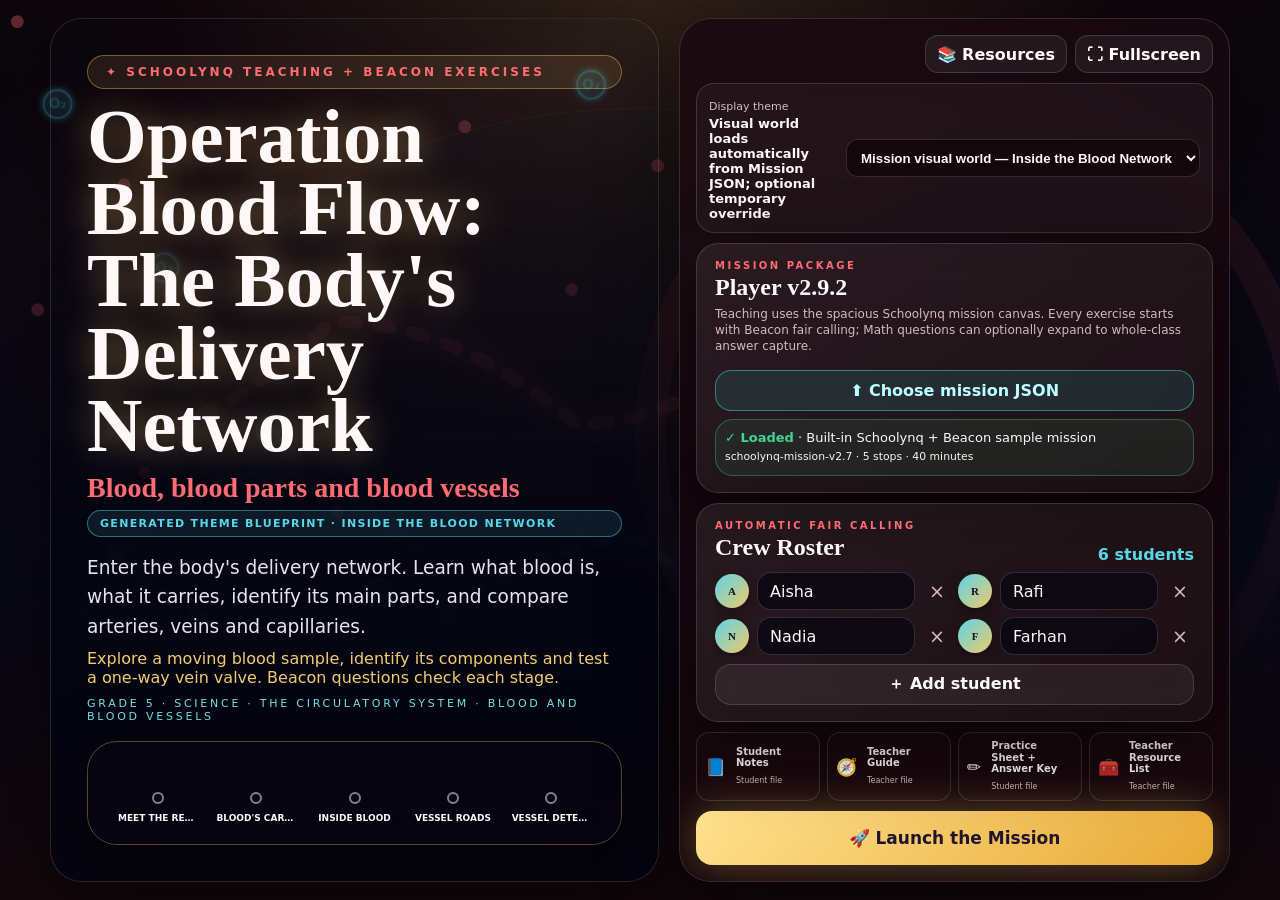
==== missions/blood/index.html @ 1f38c4f5 "Add the Blood mission and launch it from the teacher dashboard - missions/blood/: Grade 5 Science 'O" ====
<!doctype html>
<html lang="en">
<head>
<meta charset="utf-8">
<meta name="viewport" content="width=device-width,initial-scale=1">
<title>Schoolynq · Operation Blood Flow: The Body's Delivery Network</title>
<style>
:root{--bg:#080819;--bg2:#11102b;--card:rgba(25,25,59,.72);--text:#fff9eb;--muted:#b8b6c8;--gold:#f7c95f;--teal:#39c7c9;--violet:#9c6ee8;--coral:#ef806d;--success:#43d595;--border:rgba(255,255,255,.14);--shadow:0 25px 80px rgba(0,0,0,.48);--display:Georgia,'Times New Roman',serif;--body:'Trebuchet MS','Segoe UI',system-ui,sans-serif}
*{box-sizing:border-box}html,body{margin:0;min-height:100%;background:radial-gradient(ellipse at top,#28184b 0,#0d0d25 46%,#050511 100%);color:var(--text);font-family:var(--body)}button,input{font:inherit}button{color:inherit}.hidden{display:none!important}.app{min-height:100vh}.stars,.stars:before,.stars:after{position:fixed;inset:0;pointer-events:none;content:"";background-image:radial-gradient(1px 1px at 20% 30%,#fff6c7 0,transparent 55%),radial-gradient(1px 1px at 70% 60%,#fff6c7 0,transparent 55%),radial-gradient(1.5px 1.5px at 40% 80%,#fff 0,transparent 55%),radial-gradient(1px 1px at 85% 20%,#fff6c7 0,transparent 55%),radial-gradient(1px 1px at 15% 70%,#d8ceff 0,transparent 55%),radial-gradient(2px 2px at 60% 15%,#fff 0,transparent 55%);background-size:700px 700px;opacity:.55;animation:twinkle 6s ease-in-out infinite alternate;z-index:0}.stars:after{background-size:410px 410px;opacity:.45;animation-duration:9s}@keyframes twinkle{to{opacity:.95}}@keyframes fadeIn{from{opacity:0;transform:translateY(12px)}to{opacity:1;transform:none}}@keyframes spotlightIn{0%{transform:scale(.58);opacity:0;filter:blur(20px)}60%{transform:scale(1.05);opacity:1;filter:none}100%{transform:scale(1);opacity:1;filter:none}}@keyframes float{0%,100%{transform:translateY(0) rotate(-1deg)}50%{transform:translateY(-14px) rotate(1deg)}}@keyframes pulseGlow{0%,100%{box-shadow:0 0 30px rgba(247,201,95,.35)}50%{box-shadow:0 0 75px rgba(247,201,95,.75)}}@keyframes burst{0%{opacity:0;transform:translateY(30px) scale(.2) rotate(0)}30%{opacity:1}100%{opacity:0;transform:translateY(-90px) scale(1.3) rotate(190deg)}}
.btn{border:1px solid var(--border);background:rgba(255,255,255,.06);border-radius:16px;padding:13px 19px;cursor:pointer;font-weight:900;transition:.2s}.btn:hover{transform:translateY(-2px);border-color:rgba(247,201,95,.6);background:rgba(255,255,255,.1)}.btn:disabled{opacity:.4;cursor:not-allowed;transform:none}.btn.gold{background:linear-gradient(135deg,#ffe18e,#e8a936);color:#21142d;border:0;box-shadow:0 0 42px rgba(247,201,95,.35)}.btn.teal{border-color:rgba(57,199,201,.55);background:rgba(57,199,201,.13);color:#baffff}.glass{border:1px solid var(--border);background:linear-gradient(145deg,rgba(255,255,255,.08),rgba(255,255,255,.035));backdrop-filter:blur(18px);box-shadow:var(--shadow)}
.setup{position:relative;min-height:100vh;overflow:hidden;padding:48px 24px}.hero{position:absolute;inset:0;width:100%;height:100%;object-fit:cover;opacity:.58}.heroShade{position:absolute;inset:0;background:linear-gradient(180deg,rgba(4,4,17,.28),rgba(8,8,25,.78) 55%,#080819)}.setupInner{position:relative;z-index:2;max-width:1180px;margin:auto;text-align:center}.pill{display:inline-flex;align-items:center;gap:8px;border:1px solid rgba(247,201,95,.4);background:rgba(247,201,95,.1);color:var(--gold);padding:9px 18px;border-radius:999px;text-transform:uppercase;letter-spacing:.25em;font-size:12px;font-weight:900}.title{font:700 clamp(55px,8vw,105px)/.94 var(--display);margin:18px 0 0;text-shadow:0 0 35px rgba(247,201,95,.45)}.subtitle{font:700 28px var(--display);color:var(--gold);margin-top:10px}.intro{max-width:860px;margin:22px auto 0;font-size:21px;line-height:1.58;color:#e7e3ed}.brief{max-width:760px;margin:10px auto;color:#f3cc72}.meta{margin-top:11px;color:#77e4e6;text-transform:uppercase;letter-spacing:.25em;font-size:11px}.overview{position:relative;margin:30px auto 0;max-width:1040px;height:230px;border-radius:30px;overflow:hidden;border:1px solid rgba(247,201,95,.35);box-shadow:var(--shadow)}.overview img{width:100%;height:100%;object-fit:cover;opacity:.85}.overview:after{content:"";position:absolute;inset:0;background:linear-gradient(180deg,transparent,rgba(5,5,17,.85))}.routeDots{position:absolute;z-index:2;left:24px;right:24px;bottom:17px;display:flex;justify-content:space-between;gap:7px}.route{min-width:0;flex:1;text-align:center}.route i{display:block;width:12px;height:12px;border-radius:50%;border:2px solid rgba(255,255,255,.5);margin:auto}.route b{display:block;overflow:hidden;text-overflow:ellipsis;white-space:nowrap;font-size:9px;text-transform:uppercase;margin-top:5px;background:rgba(5,5,17,.68);border-radius:999px;padding:4px 6px}.route.done i{background:var(--gold);border-color:var(--gold)}.route.active{transform:scale(1.12)}.route.active i{background:var(--gold);border-color:var(--gold);box-shadow:0 0 18px var(--gold);animation:pulseGlow 2s infinite}.setupGrid{display:grid;grid-template-columns:.9fr 1.1fr;gap:22px;max-width:1040px;margin:26px auto 0;text-align:left}.setupCard{border-radius:30px;padding:26px}.setupCard h2{font:700 31px var(--display);margin:5px 0}.smallLabel{text-transform:uppercase;letter-spacing:.25em;color:var(--gold);font-size:10px;font-weight:900}.upload{width:100%;margin-top:18px}.loaded,.error{margin-top:14px;border-radius:18px;padding:14px;font-size:13px;line-height:1.45}.loaded{border:1px solid rgba(67,213,149,.35);background:rgba(67,213,149,.09)}.error{border:1px solid rgba(239,128,109,.45);background:rgba(239,128,109,.1)}.roster{display:grid;grid-template-columns:1fr 1fr;gap:10px;max-height:290px;overflow:auto}.studentRow{display:flex;align-items:center;gap:8px}.avatar{width:43px;height:43px;border-radius:50%;display:grid;place-items:center;background:linear-gradient(135deg,var(--teal),var(--violet));font:700 15px var(--display);color:#151126;box-shadow:0 4px 12px rgba(0,0,0,.3);flex:none}.studentRow input{height:45px;min-width:0;flex:1;border-radius:14px;border:1px solid var(--border);background:rgba(4,5,16,.65);color:var(--text);padding:0 12px}.remove{border:0;background:transparent;color:var(--muted);cursor:pointer;font-size:19px}.launch{margin-top:30px;height:62px;padding:0 34px;font-size:19px;animation:pulseGlow 2.5s infinite}
.header{position:sticky;top:0;z-index:30;border-bottom:1px solid var(--border);background:rgba(5,5,17,.76);backdrop-filter:blur(18px)}.headerInner{max-width:1380px;margin:auto;display:flex;align-items:center;gap:22px;padding:12px 22px}.current{display:flex;align-items:center;gap:10px;min-width:200px}.current img{width:42px;height:42px;object-fit:contain}.current small{display:block;text-transform:uppercase;letter-spacing:.2em;color:var(--gold);font-size:9px}.current strong{display:block;font:700 18px var(--display)}.progress{display:flex;gap:6px;justify-content:center;flex:1}.progress span{width:8px;height:8px;border-radius:999px;background:rgba(255,255,255,.15);transition:.3s}.progress span.wide{width:25px}.progress span.done{background:var(--gold)}.crew{display:flex;gap:5px;overflow:auto;max-width:54vw}.chip{display:flex;align-items:center;gap:5px;white-space:nowrap;border:1px solid var(--border);background:rgba(255,255,255,.04);border-radius:999px;padding:3px 9px 3px 3px;font-size:11px;color:var(--muted)}.chip .avatar{width:29px;height:29px;font-size:10px}.chip.active{border-color:var(--gold);background:rgba(247,201,95,.14);color:var(--gold);transform:scale(1.07)}.mute{width:38px;height:38px;border-radius:50%;padding:0}
.stage{position:relative;z-index:1}.teach{max-width:1200px;min-height:calc(100vh - 72px);margin:auto;padding:42px 26px;display:grid;grid-template-columns:1fr 1fr;gap:48px;align-items:center;animation:fadeIn .4s}.visual{position:relative;min-height:440px;border-radius:34px;padding:18px;display:flex;align-items:center;justify-content:center;overflow:hidden}.visual:before{content:"";position:absolute;inset:8%;background:linear-gradient(135deg,rgba(57,199,201,.3),rgba(156,110,232,.3),rgba(247,201,95,.3));filter:blur(65px)}.visual img,.visual svg{position:relative;width:100%;max-height:570px;object-fit:contain;animation:float 6s ease-in-out infinite}.eyebrow{display:flex;align-items:center;gap:9px;color:var(--gold);text-transform:uppercase;letter-spacing:.22em;font-size:12px;font-weight:900}.teach h1{font:700 clamp(48px,5vw,72px)/1 var(--display);margin:12px 0;text-shadow:0 0 25px rgba(247,201,95,.25)}.teach p{font-size:20px;line-height:1.6;color:#ddd9e7}.objective,.prompt{margin-top:18px;border-radius:18px;padding:15px}.objective{border:1px solid rgba(57,199,201,.35);background:rgba(57,199,201,.09)}.objective small{color:var(--teal);text-transform:uppercase;letter-spacing:.2em}.facts,.steps{margin-top:20px;display:grid;gap:10px}.fact{display:flex;gap:11px;font-size:17px;line-height:1.45}.fact i{width:7px;height:7px;border-radius:50%;background:var(--gold);margin-top:9px;flex:none}.step{display:flex;gap:13px;align-items:flex-start;border:1px solid var(--border);background:rgba(255,255,255,.045);border-radius:18px;padding:13px}.step b{display:grid;place-items:center;width:37px;height:37px;border-radius:12px;background:rgba(247,201,95,.14);color:var(--gold)}.prompt{border-left:4px solid var(--gold);background:rgba(247,201,95,.1);font-size:17px}.vocab{margin-top:16px;border:1px solid var(--border);border-radius:18px;padding:13px}.vocab span{display:inline-block;margin:5px 4px 0 0;border:1px solid rgba(156,110,232,.45);background:rgba(156,110,232,.1);color:#c8a9ff;border-radius:999px;padding:6px 10px;font-size:13px}.actions{margin-top:23px;display:flex;align-items:center;gap:15px}.actions small{color:var(--muted)}
.spotlight{position:fixed;inset:0;z-index:60;display:flex;align-items:center;justify-content:center;text-align:center;background:radial-gradient(ellipse at center,rgba(47,30,78,.96),rgba(4,4,16,.98));cursor:pointer}.spotlight:before{content:"";position:absolute;inset:0;background:radial-gradient(ellipse at center,rgba(247,201,95,.28),rgba(156,110,232,.12) 40%,transparent 67%)}.spotInner{position:relative;animation:spotlightIn .7s}.spotKicker{text-transform:uppercase;letter-spacing:.5em;color:var(--gold);font-size:14px}.spotText{font:700 clamp(50px,7vw,90px) var(--display);color:rgba(255,255,255,.82);margin-top:18px}.spotName{font:700 clamp(90px,15vw,190px)/.9 var(--display);color:var(--gold);text-shadow:0 0 45px rgba(247,201,95,.65);margin-top:25px}.spotHint{margin-top:48px;text-transform:uppercase;letter-spacing:.35em;color:rgba(255,255,255,.58);animation:twinkle 1.4s infinite alternate}
.question{max-width:1080px;margin:auto;min-height:calc(100vh - 72px);padding:42px 26px 130px;animation:fadeIn .4s}.qTop{text-align:center}.qBadge{display:inline-block;border-radius:999px;background:rgba(247,201,95,.14);color:var(--gold);padding:7px 15px;text-transform:uppercase;letter-spacing:.24em;font-size:11px;font-weight:900}.forStudent{display:flex;align-items:center;justify-content:center;gap:10px;margin-top:12px;color:var(--muted)}.forStudent .avatar{width:48px;height:48px}.forStudent strong{font:700 25px var(--display);color:var(--gold)}.qPrompt{font:700 clamp(39px,5vw,61px)/1.08 var(--display);text-align:center;margin:25px auto 35px;max-width:950px}.options{display:grid;grid-template-columns:1fr 1fr;gap:15px}.option{display:flex;align-items:center;gap:18px;min-height:102px;border:2px solid var(--border);border-radius:23px;background:rgba(255,255,255,.055);padding:18px;text-align:left;font-size:19px;font-weight:800;cursor:pointer;transition:.2s}.option:hover{transform:translateY(-2px);border-color:rgba(247,201,95,.6)}.option b{display:grid;place-items:center;width:52px;height:52px;border-radius:15px;background:rgba(247,201,95,.14);color:var(--gold);font:700 22px var(--display);flex:none}.option.correct{border-color:var(--success);background:rgba(67,213,149,.14)}.option.wrong{border-color:var(--coral);background:rgba(239,128,109,.14)}.option.dim{opacity:.42}.tf{grid-template-columns:1fr 1fr}.tf .option{justify-content:center;min-height:150px;font:700 49px var(--display)}.fillSentence{max-width:780px;margin:0 auto 28px;border:1px solid var(--border);border-radius:22px;background:rgba(255,255,255,.05);padding:28px;text-align:center;font:700 31px/1.5 var(--display)}.blank{display:inline-block;min-width:120px;margin:0 8px;border-bottom:4px dashed var(--gold);color:var(--gold)}.chips{display:flex;flex-wrap:wrap;justify-content:center;gap:12px}.chips .option{min-height:auto;border-radius:999px;padding:13px 25px}.feedback{position:relative;max-width:800px;margin:35px auto 0;border-radius:26px;padding:23px;display:flex;gap:16px;border:1px solid}.feedback.correct{border-color:rgba(67,213,149,.5);background:rgba(67,213,149,.12);box-shadow:0 0 55px rgba(67,213,149,.15)}.feedback.wrong{border-color:rgba(239,128,109,.5);background:rgba(239,128,109,.1)}.feedbackIcon{display:grid;place-items:center;width:55px;height:55px;border-radius:50%;font-size:28px;font-weight:900;flex:none}.feedback.correct .feedbackIcon{background:var(--success);color:#10231a}.feedback.wrong .feedbackIcon{background:var(--coral);color:#2a1413}.feedback h3{font:700 29px var(--display);margin:0}.feedback p{margin:5px 0;color:#eee9f2;line-height:1.45}.explain{margin-top:10px;color:#cdc8d6!important;font-size:14px}.center{text-align:center}.spark{position:fixed;z-index:59;color:var(--gold);font-size:24px;pointer-events:none;animation:burst 1.3s forwards}.matchGrid{display:grid;grid-template-columns:1fr 1fr;gap:18px}.matchCol{display:grid;gap:10px}.matchBtn{border:2px solid var(--border);background:rgba(255,255,255,.05);border-radius:18px;padding:14px;text-align:left;cursor:pointer;font-weight:800}.matchBtn.active{border-color:var(--gold);box-shadow:0 0 0 3px rgba(247,201,95,.15)}.matchBtn.good{border-color:var(--success);background:rgba(67,213,149,.12)}.matchBtn.bad{border-color:var(--coral);background:rgba(239,128,109,.1)}.orderList{max-width:760px;margin:auto;display:grid;gap:10px}.orderRow{display:flex;align-items:center;gap:12px;border:2px solid var(--border);border-radius:18px;background:rgba(255,255,255,.05);padding:13px}.orderRow span{display:grid;place-items:center;width:40px;height:40px;border-radius:50%;background:rgba(247,201,95,.14);color:var(--gold);font-weight:900}.orderRow strong{flex:1}.hotspot{position:relative;max-width:600px;aspect-ratio:1;margin:auto;border:2px solid rgba(247,201,95,.4);border-radius:28px;overflow:hidden;background:#090a17;cursor:crosshair}.hotspot img{width:100%;height:100%;object-fit:contain}.marker,.region{position:absolute;pointer-events:none}.marker{width:24px;height:24px;border-radius:50%;border:4px solid;margin:-12px}.region{border:4px solid var(--success);background:rgba(67,213,149,.18);border-radius:12px}
.recap,.finale{position:relative;z-index:1;max-width:1000px;min-height:calc(100vh - 72px);margin:auto;padding:55px 25px 120px;text-align:center;animation:fadeIn .4s}.fragmentCircle{position:relative;width:135px;height:135px;margin:auto;border-radius:50%;display:grid;place-items:center;background:linear-gradient(135deg,#ffe18e,#e8a936);box-shadow:0 0 65px rgba(247,201,95,.45)}.fragmentCircle img{width:105px;height:105px;object-fit:contain}.recap small{display:block;margin-top:20px;text-transform:uppercase;letter-spacing:.35em;color:var(--gold)}.recap h2,.finale h1{font:700 clamp(50px,7vw,82px)/1 var(--display);margin:13px 0;text-shadow:0 0 30px rgba(247,201,95,.35)}.recap p,.finale>p{max-width:720px;margin:20px auto;font-size:20px;line-height:1.55;color:#ddd8e6}.finalProbe{width:360px;height:360px;object-fit:contain;animation:float 6s infinite;filter:drop-shadow(0 0 45px rgba(247,201,95,.55))}.honors{max-width:760px;margin:35px auto 0;border-radius:28px;padding:25px}.honorGrid{display:grid;grid-template-columns:1fr 1fr;gap:10px}.honor{display:flex;align-items:center;justify-content:space-between;border:1px solid var(--border);border-radius:18px;padding:12px;background:rgba(0,0,0,.18)}.honorName{display:flex;align-items:center;gap:9px;font:700 20px var(--display);color:var(--gold)}
.assembly{position:fixed;right:15px;bottom:15px;z-index:25;width:180px;border-radius:22px;padding:12px;background:rgba(5,5,17,.88);border:1px solid rgba(247,201,95,.35);backdrop-filter:blur(18px);box-shadow:var(--shadow)}.assemblyTop{display:flex;justify-content:space-between;color:var(--gold);font-size:10px;text-transform:uppercase;letter-spacing:.15em}.assemblyImg{position:relative;height:140px}.assemblyImg img{position:absolute;inset:0;width:100%;height:100%;object-fit:contain}.assemblyImg .frame{opacity:.28}.assemblyImg .complete{transition:clip-path .8s}.bar{height:7px;border-radius:999px;background:rgba(255,255,255,.12);overflow:hidden}.bar i{display:block;height:100%;background:linear-gradient(90deg,var(--gold),var(--teal));transition:width .7s}.resourceLinks{display:flex;flex-wrap:wrap;justify-content:center;gap:10px;margin-top:20px}.resourceLinks a{color:var(--teal);text-decoration:none;border:1px solid rgba(57,199,201,.45);background:rgba(57,199,201,.1);padding:9px 13px;border-radius:999px}
@media(max-width:850px){.setupGrid,.teach{grid-template-columns:1fr}.visual{min-height:300px}.headerInner{gap:10px}.progress{display:none}.crew{max-width:48vw}.options,.matchGrid,.honorGrid{grid-template-columns:1fr}.assembly{width:140px}.assemblyImg{height:105px}.title{font-size:58px}.spotName{font-size:86px}.roster{grid-template-columns:1fr}}@media(prefers-reduced-motion:reduce){*{animation:none!important;transition:none!important}}

/* v2.1 hybrid additions */
body{background:radial-gradient(ellipse at top,var(--bg2) 0,var(--bg) 52%,var(--bg-deep,#03030d) 100%);transition:background .35s ease}
.topicPattern,.topicBackdrop{position:fixed;inset:0;pointer-events:none;z-index:0}.topicBackdrop{background-position:center;background-size:cover;opacity:.08;mix-blend-mode:screen;filter:saturate(.8)}.topicPattern{opacity:var(--pattern-opacity,.25)}
body[data-pattern="grid"] .topicPattern{background-image:linear-gradient(rgba(255,255,255,.04) 1px,transparent 1px),linear-gradient(90deg,rgba(255,255,255,.04) 1px,transparent 1px);background-size:48px 48px;mask-image:linear-gradient(to bottom,rgba(0,0,0,.85),transparent 82%)}
body[data-pattern="cells"] .topicPattern{background-image:radial-gradient(circle at center,transparent 0 17px,rgba(255,255,255,.055) 18px 19px,transparent 20px);background-size:48px 42px}
body[data-pattern="waves"] .topicPattern{background-image:repeating-radial-gradient(ellipse at 50% 115%,transparent 0 28px,rgba(255,255,255,.055) 29px 31px,transparent 32px 57px)}
body[data-pattern="paper"] .topicPattern{background-image:linear-gradient(rgba(255,255,255,.035) 1px,transparent 1px);background-size:100% 32px}
body[data-pattern="none"] .topicPattern{display:none}.app{position:relative;z-index:1}
.headerTools{display:flex;align-items:center;gap:8px}.toolBtn{height:40px;padding:0 13px;border-radius:13px;white-space:nowrap}.themeTag{display:inline-flex;margin-top:6px;border:1px solid color-mix(in srgb,var(--teal) 45%,transparent);background:color-mix(in srgb,var(--teal) 10%,transparent);color:var(--teal);padding:6px 12px;border-radius:999px;font-size:11px;font-weight:900;letter-spacing:.12em;text-transform:uppercase}.setupUtilities{position:absolute;right:20px;top:18px;z-index:5;display:flex;gap:8px}
.resourceStrip{display:grid;grid-template-columns:repeat(4,minmax(0,1fr));gap:10px;max-width:1040px;margin:20px auto 0}.resourceMini{display:flex;align-items:center;gap:10px;text-align:left;padding:12px 13px;border-radius:17px;text-decoration:none;color:var(--text);background:color-mix(in srgb,var(--card) 86%,transparent);border:1px solid var(--border)}.resourceMini:hover{border-color:var(--gold);transform:translateY(-2px)}.resourceMini i{font-style:normal;font-size:22px}.resourceMini strong{display:block;font-size:13px}.resourceMini small{color:var(--muted);font-size:10px}
.resourceScrim{position:fixed;inset:0;z-index:90;background:rgba(1,3,10,.7);backdrop-filter:blur(10px);display:flex;justify-content:flex-end}.resourceDrawer{width:min(510px,94vw);height:100%;overflow:auto;padding:26px;background:linear-gradient(180deg,color-mix(in srgb,var(--bg2) 96%,black),color-mix(in srgb,var(--bg) 98%,black));border-left:1px solid var(--border);box-shadow:-30px 0 90px rgba(0,0,0,.5);animation:drawerIn .25s ease}.resourceHead{display:flex;justify-content:space-between;gap:14px;align-items:start;padding-bottom:18px;border-bottom:1px solid var(--border)}.resourceHead h2{margin:3px 0 0;font:700 34px var(--display)}.resourceCard{display:grid;grid-template-columns:54px 1fr auto;gap:13px;align-items:center;padding:16px;margin-top:13px;border:1px solid var(--border);border-radius:22px;background:rgba(255,255,255,.045);text-decoration:none;color:var(--text)}.resourceCard:hover{border-color:var(--gold);background:rgba(255,255,255,.075);transform:translateY(-1px)}.resourceIcon{width:54px;height:54px;border-radius:17px;display:grid;place-items:center;font-size:24px;background:color-mix(in srgb,var(--gold) 14%,transparent);border:1px solid color-mix(in srgb,var(--gold) 30%,transparent)}.resourceCard h3{margin:0;font:700 18px var(--display)}.resourceCard p{margin:5px 0 0;color:var(--muted);font-size:12px;line-height:1.4}.downloadArrow{color:var(--gold);font-size:21px}@keyframes drawerIn{from{transform:translateX(100%)}to{transform:none}}
.teach{grid-template-columns:minmax(0,1.04fr) minmax(0,.96fr)}.visual{overflow:hidden}.visual img,.visual svg{transition:.4s ease}.revealVisual.fade img{animation:fadeIn .45s}.revealVisual.slide img{animation:slideFrame .5s}.revealVisual.zoom img{animation:zoomFrame .52s}.revealVisual.pulse img{animation:pulseFrame .8s}.revealVisual.draw img{animation:drawFrame .8s}.revealVisual.highlight img{animation:highlightFrame .9s}.framePanel{margin-top:20px;padding:19px 20px;border-radius:24px;border:1px solid color-mix(in srgb,var(--gold) 35%,transparent);background:linear-gradient(145deg,color-mix(in srgb,var(--gold) 12%,transparent),rgba(255,255,255,.03));animation:fadeIn .35s}.frameLabel{font-size:10px;letter-spacing:.22em;text-transform:uppercase;color:var(--gold);font-weight:1000}.framePanel h3{font:700 25px/1.15 var(--display);margin:8px 0}.framePanel p{font-size:16px;margin:0;color:var(--muted)}.formula{margin-top:13px;padding:14px;border-radius:17px;background:rgba(0,0,0,.24);border:1px solid var(--border);font:700 clamp(23px,3vw,38px)/1.15 var(--display);text-align:center;color:var(--gold)}.revealRail{display:flex;gap:7px;margin-top:16px;flex-wrap:wrap}.revealDot{height:8px;min-width:26px;flex:1;border-radius:999px;background:rgba(255,255,255,.09)}.revealDot.done{background:var(--teal)}.revealDot.current{background:var(--gold);box-shadow:0 0 18px color-mix(in srgb,var(--gold) 55%,transparent)}.teachingTrail{margin-top:13px;display:grid;gap:7px}.trailRow{display:grid;grid-template-columns:30px 1fr;gap:9px;align-items:center;color:var(--muted);font-size:12px}.trailRow b{height:27px;width:27px;border-radius:9px;display:grid;place-items:center;background:rgba(255,255,255,.06)}.trailRow.current{color:var(--text)}.trailRow.current b{background:var(--gold);color:var(--bg)}.trailRow.done b{background:var(--teal);color:var(--bg)}
@keyframes slideFrame{from{opacity:0;transform:translateX(45px)}to{opacity:1;transform:none}}@keyframes zoomFrame{from{opacity:0;transform:scale(.75)}to{opacity:1;transform:none}}@keyframes pulseFrame{0%{filter:brightness(.7)}55%{filter:brightness(1.6) drop-shadow(0 0 35px var(--gold))}100%{filter:none}}@keyframes drawFrame{from{clip-path:inset(0 100% 0 0)}to{clip-path:inset(0)}}@keyframes highlightFrame{0%,100%{filter:none}50%{filter:brightness(1.45) saturate(1.4) drop-shadow(0 0 28px var(--teal))}}
@media(max-width:900px){.resourceStrip{grid-template-columns:1fr 1fr}.headerTools .toolText{display:none}.toolBtn{padding:0 11px}}@media(max-width:580px){.resourceStrip{grid-template-columns:1fr}.setupUtilities{position:relative;right:auto;top:auto;justify-content:center;margin-bottom:15px}.teach{padding-top:25px}.framePanel h3{font-size:21px}}


/* v2.2 — Schoolynq teaching canvas + Beacon exercise engine */
:root{--chrome-h:64px;--safe-gap:14px}
html,body{width:100%;height:100%;min-height:0;overflow:hidden;overscroll-behavior:none}
body{position:fixed;inset:0}.app{height:100dvh;min-height:0;overflow:hidden}.stage{height:calc(100dvh - var(--chrome-h));min-height:0;overflow:hidden}
.header{position:relative;height:var(--chrome-h);min-height:var(--chrome-h)}.headerInner{height:100%;padding:7px 18px;max-width:none}.current{min-width:230px}.current img{width:36px;height:36px}.current strong{font-size:16px}.crew{max-width:42vw;scrollbar-width:none}.crew::-webkit-scrollbar{display:none}.chip{padding:2px 8px 2px 2px}.chip .avatar{width:27px;height:27px}.toolBtn{height:38px;padding:0 11px}.mute{width:38px;height:38px}

/* Setup fits one desktop viewport */
.setup{height:100dvh;min-height:0;padding:18px 22px;display:flex;align-items:center}.setupInner{width:min(1480px,100%);height:min(940px,calc(100dvh - 36px));display:grid;grid-template-columns:minmax(0,1.05fr) minmax(500px,.95fr);grid-template-rows:1fr;gap:20px;text-align:left}.setupHeroPanel,.setupControlPanel{position:relative;min-height:0;border-radius:32px;overflow:hidden}.setupHeroPanel{display:flex;flex-direction:column;justify-content:flex-end;padding:clamp(24px,4vh,50px);border:1px solid rgba(255,255,255,.13);background:linear-gradient(180deg,rgba(4,5,17,.08),rgba(4,5,17,.88) 75%);box-shadow:var(--shadow)}.setupHeroPanel .title{font-size:clamp(48px,6vw,92px);margin:12px 0 0}.setupHeroPanel .intro{margin:16px 0 0;max-width:720px;font-size:clamp(16px,1.45vw,21px)}.setupHeroPanel .brief{margin:8px 0 0}.setupHeroPanel .meta{margin-top:10px}.setupHeroPanel .overview{height:150px;margin:18px 0 0;max-width:none}.setupControlPanel{display:grid;grid-template-rows:auto auto 1fr auto;gap:12px;padding:18px;border:1px solid var(--border);background:linear-gradient(145deg,color-mix(in srgb,var(--card) 93%,black),color-mix(in srgb,var(--bg) 88%,transparent));backdrop-filter:blur(24px);box-shadow:var(--shadow)}.setupControlPanel .setupUtilities{position:static;justify-content:flex-end}.setupControlPanel .setupCard{padding:16px 18px;border-radius:22px}.setupControlPanel .setupCard h2{font-size:24px;margin:3px 0}.setupControlPanel .loaded{margin-top:8px;padding:9px}.setupControlPanel .upload{margin-top:10px;padding:10px 14px}.themeChooser{display:grid;grid-template-columns:1fr auto;gap:10px;align-items:center;border:1px solid var(--border);background:rgba(255,255,255,.04);border-radius:18px;padding:11px 12px}.themeChooser label{font-size:11px;color:var(--muted)}.themeChooser strong{display:block;color:var(--text);font-size:13px;margin-top:2px}.themeSelect{height:38px;min-width:190px;border-radius:12px;border:1px solid var(--border);background:var(--bg);color:var(--text);padding:0 10px;font-weight:800}.setupControlPanel .roster{grid-template-columns:repeat(2,minmax(0,1fr));gap:7px;max-height:none;min-height:0;overflow:auto;scrollbar-width:none}.setupControlPanel .roster::-webkit-scrollbar{display:none}.setupControlPanel .studentRow input{height:38px}.setupControlPanel .studentRow .avatar{width:34px;height:34px;font-size:11px}.setupControlPanel .launch{width:100%;height:54px;margin:0;font-size:17px}.setupControlPanel .resourceStrip{display:grid;grid-template-columns:repeat(4,minmax(0,1fr));gap:7px;margin:0}.setupControlPanel .resourceMini{padding:8px;border-radius:13px;min-width:0}.setupControlPanel .resourceMini i{font-size:17px}.setupControlPanel .resourceMini strong{font-size:10px;white-space:nowrap;overflow:hidden;text-overflow:ellipsis}.setupControlPanel .resourceMini small{font-size:8px}

/* Schoolynq teaching player — spacious, instructional, slide-like */
.teachingStage{padding:12px 16px 14px}.missionStage{height:100%;max-width:1560px;margin:auto;border:1px solid rgba(255,255,255,.12);border-radius:30px;overflow:hidden;background:linear-gradient(145deg,color-mix(in srgb,var(--card) 94%,transparent),color-mix(in srgb,var(--bg) 82%,transparent));box-shadow:var(--shadow),inset 0 1px rgba(255,255,255,.06);display:grid;grid-template-rows:auto minmax(0,1fr) auto;position:relative}.missionStage:before{content:"";position:absolute;inset:0;pointer-events:none;background:radial-gradient(circle at 85% 12%,color-mix(in srgb,var(--teal) 13%,transparent),transparent 29%),radial-gradient(circle at 10% 88%,color-mix(in srgb,var(--violet) 12%,transparent),transparent 32%)}.teachingChrome{position:relative;z-index:2;display:flex;align-items:center;justify-content:space-between;gap:18px;padding:14px 22px 8px}.teachingPath{display:flex;align-items:center;gap:9px;font-size:10px;text-transform:uppercase;letter-spacing:.18em;color:var(--muted)}.teachingPath b{color:var(--gold)}.teachingCounter{border:1px solid var(--border);background:rgba(0,0,0,.18);padding:7px 11px;border-radius:999px;color:var(--muted);font-size:10px;font-weight:900}.teachingGridV22{position:relative;z-index:1;min-height:0;display:grid;grid-template-columns:minmax(360px,.78fr) minmax(0,1.22fr);gap:clamp(20px,3vw,48px);align-items:center;padding:4px clamp(28px,4vw,66px) 8px}.teachingGridV22.visual-left{grid-template-columns:minmax(0,1.22fr) minmax(360px,.78fr)}.teachingCopy{min-width:0;align-self:center}.teachingCopy .eyebrow{font-size:10px}.teachingCopy h1{font:700 clamp(38px,4.2vw,70px)/.98 var(--display);margin:9px 0 12px;max-width:780px;text-wrap:balance}.teachingLead{font-size:clamp(16px,1.5vw,22px);line-height:1.45;color:#ddd9e7;max-width:760px}.teachingObjective{margin-top:13px;padding:11px 14px;border-left:3px solid var(--teal);background:linear-gradient(90deg,color-mix(in srgb,var(--teal) 12%,transparent),transparent);border-radius:0 15px 15px 0;font-size:13px;line-height:1.35}.teachingObjective small{display:block;color:var(--teal);text-transform:uppercase;letter-spacing:.17em;font-size:8px;margin-bottom:3px}.teachingFrame{margin-top:14px}.teachingFrame .frameLabel{font-size:9px}.teachingFrame h3{font:700 clamp(22px,2.25vw,35px)/1.08 var(--display);margin:6px 0}.teachingFrame p{font-size:clamp(14px,1.15vw,18px);line-height:1.42;color:var(--muted);margin:0}.teachingFrame .formula{margin-top:10px;padding:10px 14px;font-size:clamp(22px,2.4vw,38px)}.teacherPrediction{margin-top:9px;padding:9px 12px;border:1px solid color-mix(in srgb,var(--teal) 30%,transparent);background:color-mix(in srgb,var(--teal) 8%,transparent);border-radius:13px;color:#dcfffb;font-size:12px;line-height:1.35}.teachingVisualV22{position:relative;min-width:0;height:100%;max-height:calc(100dvh - 190px);display:flex;align-items:center;justify-content:center;padding:clamp(10px,1.4vw,22px);border-radius:26px;border:1px solid rgba(255,255,255,.1);background:linear-gradient(145deg,rgba(255,255,255,.045),rgba(255,255,255,.018));overflow:hidden}.teachingVisualV22:before{content:"";position:absolute;inset:12%;background:linear-gradient(135deg,color-mix(in srgb,var(--teal) 25%,transparent),color-mix(in srgb,var(--violet) 20%,transparent),color-mix(in srgb,var(--gold) 20%,transparent));filter:blur(70px)}.teachingVisualV22 img,.teachingVisualV22 svg{position:relative;display:block;width:100%;height:100%;max-height:100%;object-fit:contain}.teachingVisualV22 .visualFormula{position:relative;font:700 clamp(58px,8vw,130px)/1 var(--display);color:var(--gold);text-align:center;text-shadow:0 0 45px color-mix(in srgb,var(--gold) 42%,transparent)}.teachingDeck{position:relative;z-index:2;display:grid;grid-template-columns:minmax(150px,1fr) auto minmax(150px,1fr);align-items:center;gap:15px;padding:10px 18px 13px;border-top:1px solid rgba(255,255,255,.08);background:rgba(2,3,12,.32);backdrop-filter:blur(15px)}.teachingDeck .revealRail{margin:0;align-items:center}.teachingDeck .btn{min-width:230px;padding:12px 20px}.teachingDeckMeta{text-align:right;color:var(--muted);font-size:10px}.teachingDeckMeta strong{display:block;color:var(--text);font-size:12px;margin-bottom:2px}.revealCaption{margin-top:7px;color:var(--muted);font-size:10px}

/* Beacon question player fits one viewport */
.question{height:100%;min-height:0;max-width:1220px;padding:16px 30px 74px;display:flex;flex-direction:column;justify-content:center;overflow:hidden}.qTop{flex:none}.qPrompt{font-size:clamp(32px,4.2vw,58px);margin:12px auto 18px;line-height:1.02}.options{gap:10px}.option{min-height:clamp(68px,9.6vh,96px);padding:12px 16px;border-radius:20px;font-size:clamp(16px,1.45vw,20px)}.option b{width:44px;height:44px;font-size:18px}.tf .option{min-height:clamp(100px,18vh,145px);font-size:clamp(36px,5vw,54px)}.fillSentence{margin:0 auto 15px;padding:16px;font-size:clamp(24px,3vw,34px)}.feedback{margin:12px auto 0;padding:13px 16px;border-radius:20px;gap:12px}.feedbackIcon{width:45px;height:45px;font-size:23px}.feedback h3{font-size:23px}.feedback p{font-size:13px;line-height:1.3}.feedback .explain{font-size:12px}.question.answered{justify-content:flex-start;padding-top:10px}.question.answered .qPrompt{font-size:clamp(25px,3vw,42px);margin:8px auto 12px}.question.answered .option{min-height:58px}.question.answered .tf .option{min-height:85px}.question.answered .center{margin-top:10px!important}.matchGrid{gap:10px}.matchCol{gap:7px}.matchBtn{padding:10px 12px}.orderList{gap:7px}.orderRow{padding:9px 11px}.hotspot{max-width:min(500px,58vh)}

/* Recap/finale are viewport dashboards */
.recap,.finale{height:calc(100dvh - var(--chrome-h));min-height:0;max-width:1280px;padding:18px 28px 74px;overflow:hidden;display:flex;flex-direction:column;align-items:center;justify-content:center}.fragmentCircle{width:100px;height:100px}.fragmentCircle img{width:78px;height:78px}.recap small{margin-top:10px}.recap h2,.finale h1{font-size:clamp(38px,5vw,68px);margin:8px 0}.recap p,.finale>p{font-size:16px;margin:8px auto}.recap .overview{height:130px;margin:12px auto 0}.finale{display:grid;grid-template-columns:.85fr 1.15fr;gap:22px;text-align:left;align-items:center}.finaleSummary{text-align:center}.finalProbe{width:min(230px,28vh);height:min(230px,28vh)}.finale .overview{height:115px;margin:10px auto 0}.honors{margin:0;max-width:none;width:100%;padding:18px}.honorGrid{grid-template-columns:1fr 1fr;gap:7px}.honor{padding:8px}.honorName{font-size:16px}.finaleActions{display:flex;flex-wrap:wrap;justify-content:center;gap:8px;margin-top:12px}.finale .resourceStrip{grid-template-columns:repeat(2,minmax(0,1fr));margin-top:10px}

.assembly{width:132px;padding:8px;right:10px;bottom:9px;border-radius:17px}.assemblyImg{height:88px}.assemblyTop{font-size:8px}.resourceDrawer{overflow:hidden;display:flex;flex-direction:column}.resourceCard{padding:12px;margin-top:9px}.resourceIcon{width:44px;height:44px}.resourceCard h3{font-size:15px}.resourceCard p{font-size:10px}

/* Adaptive shrink if unusual content is longer than the viewport */
.fitViewport.compact .teachingGridV22{gap:20px;padding-left:30px;padding-right:30px}.fitViewport.compact .teachingCopy h1{font-size:clamp(34px,3.6vw,58px)}.fitViewport.compact .teachingLead{font-size:15px}.fitViewport.compact .teachingFrame h3{font-size:23px}.fitViewport.compact .teachingFrame p{font-size:13px}.fitViewport.compact .teachingObjective{display:none}.fitViewport.ultraCompact .teachingLead{display:none}.fitViewport.ultraCompact .teacherPrediction{display:none}.fitViewport.ultraCompact .teachingFrame .formula{font-size:22px}.fitViewport.compact .qPrompt{font-size:clamp(26px,3.4vw,46px)}.fitViewport.compact .option{min-height:58px;padding:9px 12px}.fitViewport.ultraCompact .forStudent{margin-top:4px}.fitViewport.ultraCompact .qPrompt{font-size:30px;margin:6px auto 10px}.fitViewport.ultraCompact .feedback p{margin:2px 0}

@media(max-width:1050px){.setupInner{grid-template-columns:1fr}.setupHeroPanel{display:none}.setupControlPanel{width:min(760px,100%);margin:auto}.teachingGridV22,.teachingGridV22.visual-left{grid-template-columns:.9fr 1.1fr;padding-left:22px;padding-right:22px}.crew{display:none}.progress{display:flex}.current{min-width:190px}.headerTools .toolText{display:none}.finale{grid-template-columns:1fr}.finaleSummary{display:none}}
@media(max-width:760px){.teachingGridV22,.teachingGridV22.visual-left{grid-template-columns:1fr}.teachingVisualV22{height:38vh;grid-row:1}.teachingCopy h1{font-size:34px}.teachingLead{display:none}.teachingDeck{grid-template-columns:1fr auto}.teachingDeckMeta{display:none}.question{padding-left:14px;padding-right:14px}.options{grid-template-columns:1fr 1fr}.setupControlPanel .roster{grid-template-columns:1fr}.setupResourceGrid{grid-template-columns:1fr 1fr}}

/* v2.3 — Topic-aware visual environment engine */
:root{--topic-fx-opacity:.5;--topic-fx-speed:16s;--topic-art-opacity:.1;--topic-radius:28px}
body:not([data-pattern="stars"]) .stars{opacity:0!important}
.topicFx{position:fixed;inset:0;pointer-events:none;z-index:0;overflow:hidden;opacity:var(--topic-fx-opacity,.5)}
.topicFx:before,.topicFx:after{content:"";position:absolute;inset:-12%;pointer-events:none}
body[data-pattern="alveoli"] .topicPattern{background-image:radial-gradient(circle at center,transparent 0 15px,color-mix(in srgb,var(--coral) 22%,transparent) 16px 18px,transparent 19px),radial-gradient(circle at center,transparent 0 8px,color-mix(in srgb,var(--teal) 13%,transparent) 9px 10px,transparent 11px);background-size:58px 52px,29px 26px;mask-image:radial-gradient(ellipse at center,#000 20%,transparent 90%)}
body[data-pattern="airflow"] .topicPattern{background-image:repeating-linear-gradient(12deg,transparent 0 26px,color-mix(in srgb,var(--teal) 10%,transparent) 27px 29px,transparent 30px 57px);filter:blur(.2px)}
body[data-pattern="bloodflow"] .topicPattern{background-image:radial-gradient(ellipse at 20% 30%,color-mix(in srgb,var(--coral) 12%,transparent),transparent 28%),radial-gradient(ellipse at 78% 65%,color-mix(in srgb,var(--secondary,#65cfff) 12%,transparent),transparent 26%)}
body[data-pattern="leaves"] .topicPattern{background-image:radial-gradient(ellipse at 30% 30%,color-mix(in srgb,var(--teal) 10%,transparent) 0 18px,transparent 19px),radial-gradient(ellipse at 70% 70%,color-mix(in srgb,var(--gold) 8%,transparent) 0 14px,transparent 15px);background-size:110px 90px}
body[data-pattern="circuits"] .topicPattern{background-image:linear-gradient(90deg,transparent 47%,color-mix(in srgb,var(--teal) 10%,transparent) 48% 52%,transparent 53%),linear-gradient(transparent 47%,color-mix(in srgb,var(--gold) 9%,transparent) 48% 52%,transparent 53%);background-size:74px 74px}
body[data-pattern="geometry"] .topicPattern{background-image:linear-gradient(30deg,color-mix(in srgb,var(--gold) 8%,transparent) 12%,transparent 12.5% 87%,color-mix(in srgb,var(--gold) 8%,transparent) 87.5%),linear-gradient(150deg,color-mix(in srgb,var(--teal) 7%,transparent) 12%,transparent 12.5% 87%,color-mix(in srgb,var(--teal) 7%,transparent) 87.5%);background-size:70px 122px}
body[data-pattern="molecules"] .topicPattern{background-image:radial-gradient(circle,color-mix(in srgb,var(--teal) 18%,transparent) 0 3px,transparent 4px),radial-gradient(circle,color-mix(in srgb,var(--violet) 12%,transparent) 0 5px,transparent 6px);background-size:68px 68px,102px 102px;background-position:0 0,30px 18px}
body[data-pattern="sand"] .topicPattern{background-image:radial-gradient(circle at 20% 20%,rgba(255,230,170,.08) 0 1px,transparent 2px),radial-gradient(circle at 80% 70%,rgba(255,230,170,.06) 0 1px,transparent 2px);background-size:21px 21px,31px 31px}
@keyframes airflowDrift{0%{transform:translate3d(-6%,8%,0) rotate(-6deg)}100%{transform:translate3d(8%,-8%,0) rotate(-6deg)}}
@keyframes bubbleRise{0%{transform:translateY(18%) scale(.85);opacity:.15}50%{opacity:.7}100%{transform:translateY(-22%) scale(1.12);opacity:.08}}
@keyframes bioPulse{0%,100%{transform:scale(.98);opacity:.25}50%{transform:scale(1.04);opacity:.62}}
@keyframes currentRun{0%{transform:translateX(-10%);opacity:.15}50%{opacity:.62}100%{transform:translateX(10%);opacity:.15}}
@keyframes slowOrbit{from{transform:rotate(0deg) scale(.96)}to{transform:rotate(360deg) scale(1.04)}}
body[data-ambient="airflow"] .topicFx:before{inset:-30%;background:repeating-linear-gradient(165deg,transparent 0 52px,color-mix(in srgb,var(--teal) 13%,transparent) 54px 56px,transparent 58px 110px);filter:blur(2px);animation:airflowDrift var(--topic-fx-speed) linear infinite}
body[data-ambient="bubbles"] .topicFx:before{background-image:radial-gradient(circle at 12% 82%,color-mix(in srgb,var(--teal) 22%,transparent) 0 6px,transparent 7px),radial-gradient(circle at 37% 68%,color-mix(in srgb,var(--secondary,#65cfff) 18%,transparent) 0 9px,transparent 10px),radial-gradient(circle at 73% 88%,color-mix(in srgb,var(--teal) 18%,transparent) 0 7px,transparent 8px),radial-gradient(circle at 88% 58%,color-mix(in srgb,var(--violet) 15%,transparent) 0 10px,transparent 11px);animation:bubbleRise var(--topic-fx-speed) ease-in-out infinite alternate}
body[data-ambient="pulse"] .topicFx:before{inset:12%;border-radius:50%;border:1px solid color-mix(in srgb,var(--coral) 18%,transparent);box-shadow:0 0 160px color-mix(in srgb,var(--coral) 10%,transparent),inset 0 0 130px color-mix(in srgb,var(--teal) 8%,transparent);animation:bioPulse var(--topic-fx-speed) ease-in-out infinite}
body[data-ambient="current"] .topicFx:before{background:repeating-linear-gradient(90deg,transparent 0 90px,color-mix(in srgb,var(--gold) 16%,transparent) 92px 94px,transparent 96px 180px);filter:blur(1px);animation:currentRun calc(var(--topic-fx-speed)*.65) linear infinite}
body[data-ambient="orbit"] .topicFx:before{inset:12%;border:1px solid color-mix(in srgb,var(--gold) 12%,transparent);border-radius:50%;animation:slowOrbit calc(var(--topic-fx-speed)*2) linear infinite}
body[data-ambient="growth"] .topicFx:before{background:radial-gradient(ellipse at 20% 100%,color-mix(in srgb,var(--teal) 12%,transparent),transparent 28%),radial-gradient(ellipse at 80% 100%,color-mix(in srgb,var(--gold) 9%,transparent),transparent 26%);animation:bioPulse calc(var(--topic-fx-speed)*1.3) ease-in-out infinite}
body[data-ambient="none"] .topicFx{display:none}
body[data-topic="respiratory_system"] .header{background:linear-gradient(90deg,rgba(3,16,22,.9),rgba(20,25,37,.80),rgba(3,16,22,.9))}
body[data-topic="respiratory_system"] .missionStage{background:linear-gradient(145deg,rgba(6,35,43,.92),rgba(17,26,39,.82));border-color:color-mix(in srgb,var(--teal) 23%,transparent)}
body[data-topic="respiratory_system"] .missionStage:after{content:"O₂";position:absolute;right:3%;bottom:4%;font:700 clamp(70px,12vw,180px)/1 var(--display);color:color-mix(in srgb,var(--teal) 5%,transparent);pointer-events:none}
body[data-topic="respiratory_system"] .teachingVisualV22{border-radius:42% 32% 39% 31% / 35% 42% 33% 40%;background:radial-gradient(circle at 50% 45%,color-mix(in srgb,var(--coral) 12%,transparent),rgba(255,255,255,.025) 60%);border-color:color-mix(in srgb,var(--coral) 25%,transparent)}
body[data-topic="respiratory_system"][data-phase="question"] .stage{background:radial-gradient(circle at 50% 35%,color-mix(in srgb,var(--teal) 10%,transparent),transparent 40%)}
body[data-topic="respiratory_system"] .qBadge{border-color:color-mix(in srgb,var(--teal) 55%,transparent);background:color-mix(in srgb,var(--teal) 10%,transparent)}
body[data-topic="respiratory_system"] .option:hover{border-color:color-mix(in srgb,var(--teal) 55%,transparent)}
body[data-topic="respiratory_system"] .spotlight{background:radial-gradient(ellipse at center,color-mix(in srgb,var(--coral) 20%,#10212b) 0%,rgba(3,13,18,.98) 70%)}
body[data-surface-teaching="technical_grid"] .missionStage{background-image:linear-gradient(color-mix(in srgb,var(--teal) 5%,transparent) 1px,transparent 1px),linear-gradient(90deg,color-mix(in srgb,var(--teal) 5%,transparent) 1px,transparent 1px);background-size:44px 44px}
body[data-surface-teaching="paper"] .missionStage{background:linear-gradient(145deg,color-mix(in srgb,var(--card) 90%,#3a2418),color-mix(in srgb,var(--bg) 88%,#2b1b12))}
body[data-surface-teaching="botanical"] .missionStage{border-radius:38px 18px 38px 18px}
body[data-surface-exercise="oxygen_chamber"] .option{background:linear-gradient(145deg,color-mix(in srgb,var(--teal) 7%,rgba(255,255,255,.05)),rgba(255,255,255,.025))}
body[data-surface-exercise="energy_core"] .option{box-shadow:inset 0 0 20px color-mix(in srgb,var(--gold) 5%,transparent)}
.topicCollectible{height:88px;border-radius:24px;display:grid;place-items:center;position:relative;overflow:hidden;background:radial-gradient(circle,color-mix(in srgb,var(--teal) 20%,transparent),color-mix(in srgb,var(--bg) 70%,black));border:1px solid color-mix(in srgb,var(--teal) 30%,transparent)}
.topicCollectible:before{content:"";position:absolute;inset:10%;border-radius:50%;border:1px solid color-mix(in srgb,var(--gold) 25%,transparent);box-shadow:0 0 34px color-mix(in srgb,var(--teal) 18%,transparent)}
.topicCollectible span{position:relative;z-index:2;font:700 29px var(--display);color:var(--gold);text-shadow:0 0 20px color-mix(in srgb,var(--gold) 45%,transparent)}
.topicCollectible i{position:absolute;left:0;bottom:0;height:5px;background:linear-gradient(90deg,var(--teal),var(--gold));transition:.45s;width:var(--collectible-progress,0%)}
.topicFragmentGlyph{font:700 34px var(--display);color:var(--gold);text-shadow:0 0 24px color-mix(in srgb,var(--gold) 45%,transparent)}
@media(prefers-reduced-motion:reduce){.topicFx:before,.topicFx:after{animation:none!important}}


/* v2.4 automatic visual-world layer. The JSON describes a topic world using controlled tokens/primitives. */
.themeWorld{position:fixed;inset:0;z-index:0;pointer-events:none;overflow:hidden;isolation:isolate}
.themeWorld svg{width:100%;height:100%;display:block;overflow:visible}
.themeWorld .worldHero{transform-box:fill-box;transform-origin:center;filter:drop-shadow(0 18px 55px rgba(0,0,0,.34))}
.themeWorld .worldMotif{transform-box:fill-box;transform-origin:center;filter:drop-shadow(0 8px 28px rgba(0,0,0,.28))}
.themeWorld .worldSoft{filter:blur(1.5px) drop-shadow(0 8px 32px rgba(0,0,0,.25))}
.themeWorld .worldGlow{filter:drop-shadow(0 0 18px color-mix(in srgb,var(--teal) 48%,transparent))}
.themeWorld .primary{color:var(--gold)}.themeWorld .secondary{color:var(--teal)}.themeWorld .accent{color:var(--violet)}.themeWorld .coral{color:var(--coral)}
.themeWorld .mutedWorld{color:color-mix(in srgb,var(--text) 48%,transparent)}
.themeWorld .worldRoute{fill:none;stroke-linecap:round;stroke-linejoin:round;stroke-dasharray:10 17;animation:worldRouteFlow var(--world-speed,18s) linear infinite}
.themeWorld .worldFloat{animation:worldFloat calc(var(--world-speed,18s)*.72) ease-in-out infinite alternate}
.themeWorld .worldPulse{animation:worldPulse calc(var(--world-speed,18s)*.55) ease-in-out infinite}
.themeWorld .worldOrbit{transform-box:fill-box;transform-origin:center;animation:worldOrbit calc(var(--world-speed,18s)*1.4) linear infinite}
.themeWorld .worldDrift{animation:worldDrift var(--world-speed,18s) linear infinite alternate}
.themeWorld .worldBreathe{animation:worldBreathe calc(var(--world-speed,18s)*.7) ease-in-out infinite}
.themeWorld .particle{opacity:.58;animation:worldParticle var(--particle-speed,12s) linear infinite}
@keyframes worldRouteFlow{to{stroke-dashoffset:-270}}
@keyframes worldFloat{to{transform:translateY(-16px) rotate(1.5deg)}}
@keyframes worldPulse{0%,100%{opacity:.42;transform:scale(.97)}50%{opacity:.83;transform:scale(1.035)}}
@keyframes worldOrbit{to{transform:rotate(360deg)}}
@keyframes worldDrift{to{transform:translate(28px,-18px)}}
@keyframes worldBreathe{0%,100%{transform:scale(.965);opacity:.54}50%{transform:scale(1.035);opacity:.75}}
@keyframes worldParticle{0%{transform:translate(0,50px);opacity:0}12%{opacity:.58}88%{opacity:.58}100%{transform:translate(var(--particle-dx,100px),-130px);opacity:0}}
body[data-world-density="bold"] .themeWorld{opacity:1}body[data-world-density="medium"] .themeWorld{opacity:.82}body[data-world-density="subtle"] .themeWorld{opacity:.62}
body[data-phase="question"] .themeWorld,body[data-phase="spotlight"] .themeWorld{filter:saturate(1.14) contrast(1.03)}
@media(prefers-reduced-motion:reduce){.themeWorld *{animation:none!important}}

/* v2.5 — High-Fidelity Theme Rendering + Readability Protection System */
:root{
 --readability-surface:rgba(3,7,14,.82);--readability-surface-strong:rgba(3,7,14,.92);
 --readability-border:rgba(255,255,255,.16);--safe-blur:22px;--safe-shadow:0 22px 70px rgba(0,0,0,.36);
 --world-opacity:.82;--world-content-dim:.48;--world-edge-opacity:.9;--option-surface:rgba(3,7,14,.76);
}
/* Background art gets richer depth, but text zones always win. */
.themeWorld{opacity:var(--world-opacity)!important;filter:saturate(1.08) contrast(1.035)}
.themeWorld svg{shape-rendering:geometricPrecision;text-rendering:geometricPrecision}
.themeWorld .worldHi{filter:url(#hfDepth)}
.themeWorld .worldHi .hfHighlight{mix-blend-mode:screen;opacity:.55}
.themeWorld .worldHi .hfShadow{mix-blend-mode:multiply;opacity:.34}
.themeWorld .routeGlow{filter:url(#hfRouteGlow)}
.themeWorld .worldRouteCore{fill:none;stroke-linecap:round;stroke-linejoin:round;stroke-dasharray:10 17;animation:worldRouteFlow var(--world-speed,18s) linear infinite}
.themeWorld .worldRouteHalo{fill:none;stroke-linecap:round;stroke-linejoin:round;filter:url(#hfRouteGlow)}
.themeWorld .moleculeOrb{filter:url(#hfSoftGlow)}
/* Keep the visual world strong at the edges, quieter where instructional text is read. */
body[data-phase="question"] .themeWorld{
 -webkit-mask-image:radial-gradient(ellipse 52% 54% at 50% 45%,rgba(0,0,0,.18) 0 38%,rgba(0,0,0,.58) 64%,#000 100%);
 mask-image:radial-gradient(ellipse 52% 54% at 50% 45%,rgba(0,0,0,.18) 0 38%,rgba(0,0,0,.58) 64%,#000 100%);
}
body[data-phase="spotlight"] .themeWorld{
 -webkit-mask-image:radial-gradient(circle at 50% 48%,rgba(0,0,0,.16) 0 25%,rgba(0,0,0,.56) 54%,#000 88%);
 mask-image:radial-gradient(circle at 50% 48%,rgba(0,0,0,.16) 0 25%,rgba(0,0,0,.56) 54%,#000 88%);
}
/* Teaching-copy protection is intentionally borderless: it preserves the spacious Mission Player feel. */
.teachingCopy{position:relative;isolation:isolate;padding:clamp(12px,1.5vw,24px);border-radius:30px}
.teachingCopy:before{content:"";position:absolute;z-index:-1;inset:-10px -16px;background:linear-gradient(90deg,var(--readability-surface-strong) 0%,var(--readability-surface) 72%,rgba(0,0,0,0) 100%);border-radius:34px;backdrop-filter:blur(var(--safe-blur));-webkit-backdrop-filter:blur(var(--safe-blur));box-shadow:var(--safe-shadow);opacity:.94}
.teachingCopy h1,.teachingCopy h2,.teachingCopy h3,.teachingCopy p,.teachingCopy li,.teachingCopy .eyebrow,.teachingCopy .smallLabel{text-shadow:0 2px 12px rgba(0,0,0,.72)}
.teachingLead,.teachingFrame p,.framePanel p,.fact,.step,.trailRow{color:var(--text)!important}
.teachingLead,.teachingFrame p,.framePanel p,.trailRow{opacity:.9}
.teachingFrame,.framePanel,.objective,.prompt,.vocab,.step{backdrop-filter:blur(calc(var(--safe-blur)*.42));-webkit-backdrop-filter:blur(calc(var(--safe-blur)*.42))}
/* Exercise mode uses a centered protected reading field while keeping the themed edges visible. */
.question{position:relative;isolation:isolate}
.question:before{content:"";position:absolute;z-index:-1;left:50%;top:15px;transform:translateX(-50%);width:min(1300px,calc(100% - 24px));height:calc(100% - 92px);border-radius:38px;background:radial-gradient(ellipse at 50% 32%,var(--readability-surface-strong),var(--readability-surface) 64%,rgba(0,0,0,.20) 100%);backdrop-filter:blur(var(--safe-blur));-webkit-backdrop-filter:blur(var(--safe-blur));box-shadow:0 25px 90px rgba(0,0,0,.32);border:1px solid color-mix(in srgb,var(--readability-border) 72%,transparent)}
.qPrompt,.forStudent,.qBadge{text-shadow:0 3px 18px rgba(0,0,0,.82)}
.option,.matchBtn,.orderRow,.fillSentence{background:var(--option-surface)!important;backdrop-filter:blur(16px);-webkit-backdrop-filter:blur(16px);box-shadow:0 9px 26px rgba(0,0,0,.22),inset 0 1px rgba(255,255,255,.04)}
.option,.matchBtn,.orderRow,.fillSentence,.feedback{color:var(--text)}
.option.dim{opacity:.52}.feedback{backdrop-filter:blur(20px);-webkit-backdrop-filter:blur(20px)}
/* Header and setup copy remain readable over any future bright artwork. */
.header{background:color-mix(in srgb,var(--readability-surface-strong) 91%,transparent)!important}
.setupControlPanel,.setupHeroCopy,.recap,.finaleSummary,.honors{position:relative;isolation:isolate}
.setupHeroCopy:before,.recap:before,.finaleSummary:before{content:"";position:absolute;z-index:-1;inset:-16px -22px;border-radius:34px;background:radial-gradient(ellipse at center,var(--readability-surface),rgba(0,0,0,0) 76%);filter:blur(.1px)}
/* Visual/diagram zones stay crisp; protection is applied to text, not instructional imagery. */
.teachingVisualV22,.visual{background:linear-gradient(145deg,rgba(255,255,255,.055),rgba(0,0,0,.16));box-shadow:inset 0 1px rgba(255,255,255,.06),0 20px 65px rgba(0,0,0,.22)}
.teachingVisualV22 img,.teachingVisualV22 svg,.visual img,.visual svg{filter:drop-shadow(0 16px 38px rgba(0,0,0,.35))}
/* Accessibility guardrails */
body[data-readability="maximum"] .teachingCopy:before{opacity:1;background:linear-gradient(90deg,var(--readability-surface-strong) 0 82%,rgba(0,0,0,.32) 100%)}
body[data-readability="maximum"] .question:before{background:var(--readability-surface-strong)}
body[data-readability="maximum"] .themeWorld{--world-opacity:.56}
@media(max-width:760px){.teachingCopy:before{inset:-6px}.question:before{height:calc(100% - 72px)}}


/* ================================================================
   v2.5.3 STABLE RECOVERY
   Layout-only patch on the known-good v2.5 runtime.
   No mission-flow, theme-resolution, question, roster-state, or
   event-binding JavaScript is changed in this build.
   ================================================================ */

/* Keep UI copy inside its surface without turning it into micro-text. */
:where(.setupCard,.themeChooser,.loaded,.error,.teachingCopy,.teachingFrame,
       .teachingObjective,.teacherPrediction,.prompt,.question,.qPrompt,.option,
       .fillSentence,.feedback,.resourceMini,.resourceCard,.current,.chip){
  min-width:0;
  overflow-wrap:break-word;
  word-break:normal;
}

/* Setup: six real controls get six real rows. The roster owns the flexible row. */
.setupControlPanel{
  grid-template-rows:auto auto auto minmax(118px,1fr) auto auto!important;
  gap:10px!important;
  padding:16px!important;
}
.setupControlPanel .setupCard{min-height:0!important}
.setupControlPanel .roster,
#roster{
  min-height:76px!important;
  max-height:none!important;
  overflow:auto!important;
  visibility:visible!important;
  opacity:1!important;
}
.setupControlPanel .resourceMini{
  min-height:54px;
  padding:7px 8px!important;
  align-items:center;
}
.setupControlPanel .resourceMini span{min-width:0}
.setupControlPanel .resourceMini strong{
  white-space:normal!important;
  overflow:visible!important;
  text-overflow:clip!important;
  font-size:10px!important;
  line-height:1.12!important;
}
.setupControlPanel .resourceMini small{font-size:8px!important;line-height:1.1}
.themeChooser strong,.loaded,.error{white-space:normal!important;text-overflow:clip!important}

/* Teaching: use more of the canvas before reducing typography. */
.missionStage{max-width:min(1780px,calc(100vw - 24px))!important}
.teachingGridV22{
  grid-template-columns:minmax(390px,.72fr) minmax(0,1.28fr)!important;
  gap:clamp(18px,2.5vw,44px)!important;
  padding-inline:clamp(24px,3.2vw,58px)!important;
}
.teachingGridV22.visual-left{
  grid-template-columns:minmax(0,1.28fr) minmax(390px,.72fr)!important;
}
.teachingCopy h1{font-size:clamp(40px,4.15vw,72px)!important;line-height:.99!important}
.teachingLead{font-size:clamp(17px,1.45vw,23px)!important;line-height:1.38!important}
.teachingFrame h3{font-size:clamp(24px,2.2vw,36px)!important}
.teachingFrame p{font-size:clamp(14px,1.12vw,18px)!important;line-height:1.34!important}
.teachingObjective{font-size:13px!important;line-height:1.3!important}
.teacherPrediction,.prompt{line-height:1.28!important}
.teachingFrame,.teachingObjective,.teacherPrediction,.prompt{max-width:100%}

/* v2.5.4 — exercise containment only. */
.question{--exercise-field-width:min(1300px,calc(100% - 24px))}
.question:before{width:var(--exercise-field-width)!important}
.question > .options,
.question > .matchGrid,
.question > .orderList,
.question > .fillSentence,
.question > .chips,
.question > .hotspot{
  width:min(100%,var(--exercise-field-width))!important;
  max-width:var(--exercise-field-width)!important;
  margin-left:auto!important;
  margin-right:auto!important;
}
.options{min-width:0!important}
.option{min-width:0!important;max-width:100%!important}

/* Questions: expand the useful width; preserve classroom-scale answer text. */
.question{max-width:1380px!important;padding-inline:clamp(18px,3vw,42px)!important}
.qPrompt{font-size:clamp(34px,4vw,60px)!important;max-width:1180px!important}
.option{font-size:clamp(17px,1.35vw,21px)!important;line-height:1.22!important;padding:12px 15px!important}
.feedback{max-width:980px!important}
.feedback p{font-size:13px!important;line-height:1.32!important}

/* The old emergency classes may tighten layout, but may not hide teaching copy. */
.fitViewport.compact .teachingObjective{display:block!important}
.fitViewport.ultraCompact .teachingLead,
.fitViewport.ultraCompact .teacherPrediction{display:block!important}
.fitViewport.compact .teachingCopy h1{font-size:clamp(37px,3.8vw,64px)!important}
.fitViewport.compact .teachingLead{font-size:16px!important}
.fitViewport.compact .teachingFrame p{font-size:14px!important}
.fitViewport.ultraCompact .qPrompt{font-size:clamp(32px,3.5vw,48px)!important}
.fitViewport.compact .option{font-size:16px!important;min-height:60px!important}

/* Fullscreen is a presentation target: use the actual extra room instead of inheriting window sizing. */
html:fullscreen body,body:fullscreen{width:100vw;height:100vh;overflow:hidden}
html:fullscreen .setup{padding:14px 18px!important}
html:fullscreen .setupInner{width:min(1760px,100%)!important;height:calc(100vh - 28px)!important;max-width:none!important}
html:fullscreen .setupHeroPanel .title{font-size:clamp(58px,5vw,96px)!important}
html:fullscreen .setupHeroPanel .intro{font-size:clamp(18px,1.35vw,24px)!important}
html:fullscreen .setupControlPanel{grid-template-rows:auto auto auto minmax(150px,1fr) auto auto!important}
html:fullscreen .missionStage{max-width:min(1840px,calc(100vw - 22px))!important}
html:fullscreen .teachingGridV22{
  grid-template-columns:minmax(430px,.7fr) minmax(0,1.3fr)!important;
  padding-inline:clamp(34px,4vw,76px)!important;
}
html:fullscreen .teachingGridV22.visual-left{
  grid-template-columns:minmax(0,1.3fr) minmax(430px,.7fr)!important;
}
html:fullscreen .teachingCopy h1{font-size:clamp(52px,4.4vw,88px)!important}
html:fullscreen .teachingLead{font-size:clamp(20px,1.45vw,28px)!important}
html:fullscreen .teachingFrame h3{font-size:clamp(30px,2.25vw,44px)!important}
html:fullscreen .teachingFrame p{font-size:clamp(16px,1.15vw,21px)!important}
html:fullscreen .qPrompt{font-size:clamp(46px,4.15vw,76px)!important}
html:fullscreen .option{font-size:clamp(20px,1.3vw,26px)!important;min-height:86px!important}

/* Short projectors: compress whitespace and visuals, not words. */
@media (max-height:760px){
  .setup{padding:10px 16px!important}.setupInner{height:calc(100dvh - 20px)!important}
  .setupHeroPanel{padding:22px!important}.setupHeroPanel .overview{height:105px!important}
  .setupControlPanel{gap:7px!important;padding:11px!important;grid-template-rows:auto auto auto minmax(92px,1fr) auto auto!important}
  .setupControlPanel .setupCard{padding:10px 12px!important}.setupControlPanel .resourceMini{min-height:44px!important}
  .teachingChrome{padding-top:8px!important}.teachingDeck{padding-top:7px!important;padding-bottom:8px!important}
  .teachingGridV22{gap:16px!important;padding-inline:22px!important}
  .teachingVisualV22{max-height:48vh!important}
  .teachingCopy h1{font-size:clamp(36px,3.7vw,58px)!important;margin-block:6px 8px!important}
  .teachingLead{font-size:16px!important;line-height:1.3!important}
  .teachingFrame{margin-top:9px!important}.teachingFrame h3{font-size:23px!important;margin-block:4px!important}.teachingFrame p{font-size:13.5px!important}
  .teachingObjective{margin-top:8px!important;padding:8px 11px!important}.teacherPrediction{margin-top:7px!important;padding:7px 10px!important}
  .qPrompt{font-size:clamp(32px,3.5vw,50px)!important;margin:8px auto 12px!important}
  .option{min-height:58px!important;font-size:16px!important;padding:9px 12px!important}
  .feedback{margin-top:8px!important;padding:10px 13px!important}
}

/* On narrow screens retain stable single-column fallbacks from the original runtime. */
@media (max-width:1050px){
  .setupControlPanel{grid-template-rows:auto auto auto minmax(130px,1fr) auto auto!important}
}


/* v2.8 Artwork Prominence + Persistent Image Backgrounds */
.artworkWorld{position:fixed;inset:0;z-index:0;pointer-events:none;overflow:hidden;opacity:0;transition:opacity .34s ease;isolation:isolate}
.artworkWorld.active{opacity:1}.artworkWorld img{position:absolute;inset:0;width:100%;height:100%;object-fit:var(--art-fit,cover);object-position:var(--art-focal-x,50%) var(--art-focal-y,50%);opacity:var(--art-opacity,.55);transform:scale(var(--art-scale,1));transform-origin:var(--art-focal-x,50%) var(--art-focal-y,50%);filter:saturate(1.05) contrast(1.035);transition:opacity .32s ease,filter .32s ease,transform .45s ease}
.artworkWorld[data-placement="hero_right"] img{left:auto;right:-4%;width:68%;height:100%;object-fit:cover;mask-image:linear-gradient(90deg,transparent 0%,rgba(0,0,0,.22) 12%,#000 36%)}
.artworkWorld[data-placement="hero_left"] img{right:auto;left:-4%;width:68%;height:100%;object-fit:cover;mask-image:linear-gradient(270deg,transparent 0%,rgba(0,0,0,.22) 12%,#000 36%)}
.artworkWorld[data-placement="center"] img{inset:5% 12%;width:76%;height:90%;object-fit:contain}
.artworkWorld[data-placement="top"] img{height:68%;object-position:var(--art-focal-x,50%) top;mask-image:linear-gradient(180deg,#000 0 65%,transparent 100%)}
.artworkWorld[data-placement="bottom"] img{top:auto;bottom:0;height:68%;object-position:var(--art-focal-x,50%) bottom;mask-image:linear-gradient(0deg,#000 0 65%,transparent 100%)}
.artworkShade{position:absolute;inset:0;background:var(--art-shade,linear-gradient(90deg,rgba(2,9,13,.84),rgba(2,9,13,.40) 58%,rgba(2,9,13,.18)));backdrop-filter:blur(var(--art-blur,0px));transition:background .3s ease,backdrop-filter .3s ease}
body[data-phase="question"] .artworkWorld img,body[data-phase="spotlight"] .artworkWorld img{filter:saturate(.94) contrast(1.02)}
body[data-phase="question"] .artworkShade,body[data-phase="spotlight"] .artworkShade{backdrop-filter:blur(var(--art-exercise-blur,1px))}
@media(prefers-reduced-motion:reduce){.artworkWorld,.artworkWorld img{transition:none!important}}



/* ================================================================
   v2.9.1 — Navigation, Pacing & Optional Whole-Class Response + Text-Safe Composition
   Keeps the latest-seen teaching image visually dominant without
   sacrificing classroom readability. Runtime/mission flow unchanged.
   ================================================================ */
:root{
  --art-hero-width:64%;
  --art-teach-opacity:.86;
  --art-exercise-opacity:.58;
}
/* The artwork layer is intentionally vivid. Readability is handled locally,
   on the copy/question surfaces, instead of washing out the whole scene. */
.artworkWorld img{
  filter:saturate(1.16) contrast(1.075) brightness(1.02)!important;
}
.artworkWorld[data-placement="hero_right"] img{
  right:-1.5%!important;left:auto!important;width:var(--art-hero-width)!important;height:100%!important;
  object-fit:cover!important;
  -webkit-mask-image:linear-gradient(90deg,transparent 0%,rgba(0,0,0,.12) 7%,rgba(0,0,0,.72) 23%,#000 37%)!important;
  mask-image:linear-gradient(90deg,transparent 0%,rgba(0,0,0,.12) 7%,rgba(0,0,0,.72) 23%,#000 37%)!important;
}
.artworkWorld[data-placement="hero_left"] img{
  left:-1.5%!important;right:auto!important;width:var(--art-hero-width)!important;height:100%!important;
  object-fit:cover!important;
  -webkit-mask-image:linear-gradient(270deg,transparent 0%,rgba(0,0,0,.12) 7%,rgba(0,0,0,.72) 23%,#000 37%)!important;
  mask-image:linear-gradient(270deg,transparent 0%,rgba(0,0,0,.12) 7%,rgba(0,0,0,.72) 23%,#000 37%)!important;
}
/* Teaching: protect only the copy side. Leave the hero artwork side nearly clean. */
body[data-phase="teaching"] .artworkWorld[data-placement="hero_right"] .artworkShade{
  background:linear-gradient(90deg,rgba(2,7,13,.94) 0%,rgba(2,7,13,.84) 31%,rgba(2,7,13,.46) 47%,rgba(2,7,13,.10) 62%,rgba(2,7,13,.02) 100%)!important;
}
body[data-phase="teaching"] .artworkWorld[data-placement="hero_left"] .artworkShade{
  background:linear-gradient(270deg,rgba(2,7,13,.94) 0%,rgba(2,7,13,.84) 31%,rgba(2,7,13,.46) 47%,rgba(2,7,13,.10) 62%,rgba(2,7,13,.02) 100%)!important;
}
body[data-phase="teaching"] .artworkWorld[data-placement="full"] .artworkShade{
  background:linear-gradient(90deg,rgba(2,7,13,.90) 0%,rgba(2,7,13,.76) 38%,rgba(2,7,13,.26) 58%,rgba(2,7,13,.06) 100%)!important;
}
/* The copy surface stays readable but no longer grows far into the image territory. */
body[data-phase="teaching"] .teachingCopy:before{
  inset:-8px -10px!important;
  background:linear-gradient(90deg,var(--readability-surface-strong) 0%,var(--readability-surface) 78%,rgba(0,0,0,.08) 100%)!important;
  box-shadow:0 18px 58px rgba(0,0,0,.30)!important;
}
/* Exercise mode: keep the image clearly visible around the protected Beacon field. */
body[data-phase="question"] .artworkWorld img,
body[data-phase="spotlight"] .artworkWorld img{
  filter:saturate(1.08) contrast(1.055) brightness(.98)!important;
}
body[data-phase="question"] .artworkShade,
body[data-phase="spotlight"] .artworkShade{
  background:radial-gradient(ellipse 48% 54% at 50% 44%,rgba(2,7,13,.60) 0%,rgba(2,7,13,.42) 54%,rgba(2,7,13,.12) 78%,rgba(2,7,13,.03) 100%)!important;
}
body[data-phase="question"] .question:before{
  background:radial-gradient(ellipse at 50% 34%,rgba(3,7,14,.94),rgba(3,7,14,.86) 62%,rgba(3,7,14,.42) 100%)!important;
}
/* Give the visual side more physical space so the artwork reads as part of the world. */
body[data-phase="teaching"] .teachingGridV22{
  grid-template-columns:minmax(380px,.70fr) minmax(0,1.30fr)!important;
}
body[data-phase="teaching"] .teachingGridV22.visual-left{
  grid-template-columns:minmax(0,1.30fr) minmax(380px,.70fr)!important;
}
/* Smaller screens keep the same principle: text protected, art still recognisable. */
@media(max-width:1050px){
  :root{--art-hero-width:70%}
  body[data-phase="teaching"] .artworkWorld[data-placement="hero_right"] .artworkShade{
    background:linear-gradient(90deg,rgba(2,7,13,.95),rgba(2,7,13,.80) 44%,rgba(2,7,13,.22) 68%,rgba(2,7,13,.03))!important;
  }
  body[data-phase="teaching"] .artworkWorld[data-placement="hero_left"] .artworkShade{
    background:linear-gradient(270deg,rgba(2,7,13,.95),rgba(2,7,13,.80) 44%,rgba(2,7,13,.22) 68%,rgba(2,7,13,.03))!important;
  }
}


/* === Schoolynq v2.9.1: navigation, mission pacing, and optional whole-class capture === */
.missionBack{
  width:40px;height:40px;min-width:40px;padding:0;border-radius:13px;
  display:grid;place-items:center;font-size:21px
}
.missionBack:disabled{opacity:.28;cursor:not-allowed;transform:none!important}
.missionTimeline{
  flex:1;min-width:250px;max-width:410px;display:grid;gap:4px;
  padding:4px 10px;border-left:1px solid rgba(255,255,255,.08);
  border-right:1px solid rgba(255,255,255,.08)
}
.missionTimelineTop,.missionTimelineBottom{
  display:flex;align-items:center;justify-content:space-between;gap:10px;
  font-size:9px;line-height:1;white-space:nowrap
}
.missionTimelineTop{color:var(--text);font-weight:900;text-transform:uppercase;letter-spacing:.10em}
.missionTimelineBottom{color:var(--muted)}
.missionTimelineBottom .pace.onpace{color:var(--success)}
.missionTimelineBottom .pace.behind{color:var(--coral)}
.missionTimelineBottom .pace.ahead{color:var(--teal)}
.missionProgressTrack{
  height:6px;border-radius:999px;background:rgba(255,255,255,.10);
  overflow:hidden;border:1px solid rgba(255,255,255,.06)
}
.missionProgressFill{
  display:block;height:100%;width:0;border-radius:inherit;
  background:linear-gradient(90deg,var(--teal),var(--gold));
  box-shadow:0 0 14px color-mix(in srgb,var(--gold) 40%,transparent);
  transition:width .28s ease
}
.clockStrong{color:var(--gold);font-variant-numeric:tabular-nums}
.header .progress{display:none!important}
.headerInner{gap:10px}
.current{min-width:185px}
.crew{max-width:31vw}
.headerTools{gap:5px}
.headerTools .toolBtn{padding-inline:9px}
.wholeClassQuestion{
  height:100%;min-height:0;max-width:1480px;margin:auto;padding:10px 22px 72px;
  display:flex;flex-direction:column;overflow:hidden
}
.wholeClassQuestion .qPrompt{
  font-size:clamp(28px,3.5vw,50px);margin:8px auto 12px;max-width:1180px
}
.wholeClassTop{
  display:flex;align-items:center;justify-content:center;gap:10px;flex:none
}
.wholeClassBadge{
  border:1px solid color-mix(in srgb,var(--teal) 50%,transparent);
  background:color-mix(in srgb,var(--teal) 12%,transparent);
  color:var(--teal);border-radius:999px;padding:7px 14px;
  text-transform:uppercase;letter-spacing:.18em;font-size:10px;font-weight:900
}
.wholeClassWorkspace{
  min-height:0;flex:1;display:grid;grid-template-columns:minmax(0,.88fr) minmax(470px,1.12fr);
  gap:16px;align-items:stretch
}
.wholeClassOptions{
  min-height:0;border:1px solid var(--border);border-radius:24px;
  background:var(--readability-surface);backdrop-filter:blur(var(--safe-blur));
  padding:14px;display:flex;flex-direction:column;gap:10px;overflow:hidden
}
.wholeClassOptions h3,.classResponsePanel h3{
  font:700 20px var(--display);margin:0;color:var(--gold)
}
.wholeClassOptionGrid{display:grid;grid-template-columns:1fr 1fr;gap:9px;min-height:0}
.wholeClassOption{
  display:flex;gap:12px;align-items:center;border:2px solid var(--border);
  background:var(--option-surface);border-radius:18px;padding:10px 12px;
  min-height:62px;font-weight:800;font-size:15px
}
.wholeClassOption b{
  width:38px;height:38px;border-radius:12px;display:grid;place-items:center;
  background:rgba(247,201,95,.14);color:var(--gold);font:700 17px var(--display);flex:none
}
.wholeClassOption.correct{
  border-color:var(--success);background:rgba(67,213,149,.14)
}
.classExplanation{
  margin-top:auto;border-radius:16px;padding:10px 12px;
  background:rgba(255,255,255,.05);color:var(--muted);font-size:12px;line-height:1.35
}
.classResponsePanel{
  min-height:0;border:1px solid var(--border);border-radius:24px;
  background:var(--readability-surface-strong);backdrop-filter:blur(var(--safe-blur));
  padding:12px;display:flex;flex-direction:column;overflow:hidden
}
.classPanelHead{
  display:flex;align-items:center;justify-content:space-between;gap:12px;margin-bottom:8px
}
.classPanelHead small{color:var(--muted)}
.classResponseGrid{
  min-height:0;flex:1;overflow:auto;display:grid;gap:6px;padding-right:4px
}
.classStudentRow{
  display:grid;grid-template-columns:minmax(120px,1fr) auto;gap:10px;align-items:center;
  border:1px solid rgba(255,255,255,.08);border-radius:14px;padding:6px 8px;
  background:rgba(255,255,255,.035)
}
.classStudentRow.correct{border-color:rgba(67,213,149,.42);background:rgba(67,213,149,.08)}
.classStudentRow.wrong{border-color:rgba(239,128,109,.42);background:rgba(239,128,109,.07)}
.classStudentRow.noresponse{opacity:.68}
.classStudentName{
  display:flex;align-items:center;gap:8px;min-width:0;font-weight:800;font-size:12px
}
.classStudentName .avatar{width:28px;height:28px;font-size:9px}
.classStudentName span{overflow:hidden;text-overflow:ellipsis;white-space:nowrap}
.classAnswerButtons{display:flex;align-items:center;gap:4px}
.answerMini{
  width:31px;height:31px;padding:0;border-radius:9px;border:1px solid var(--border);
  background:rgba(255,255,255,.05);cursor:pointer;font-size:11px;font-weight:900
}
.answerMini:hover{border-color:var(--gold)}
.answerMini.selected{
  border-color:var(--gold);background:rgba(247,201,95,.18);color:var(--gold);
  box-shadow:0 0 0 2px rgba(247,201,95,.08)
}
.answerMini.correctMark{border-color:var(--success);color:var(--success)}
.answerMini.wrongMark{border-color:var(--coral);color:var(--coral)}
.answerMini.nr{width:36px;color:var(--muted)}
.classPanelActions{
  display:flex;align-items:center;justify-content:space-between;gap:10px;margin-top:9px;flex:none
}
.classSummary{
  display:flex;gap:10px;align-items:center;flex-wrap:wrap;font-size:11px;color:var(--muted)
}
.classSummary b{font-size:13px}
.classSummary .good{color:var(--success)}
.classSummary .bad{color:var(--coral)}
.classSummary .nr{color:var(--muted)}
.classPanelActions .btn{min-height:38px;padding:8px 14px}

.questionModeActions{display:flex;align-items:center;gap:10px;flex-wrap:wrap;justify-content:flex-end}
.allStudentsButton{
  border-color:color-mix(in srgb,var(--teal) 48%,var(--border));
  background:color-mix(in srgb,var(--teal) 10%,rgba(255,255,255,.04));
  color:var(--teal);font-weight:900;white-space:nowrap
}
.allStudentsButton:hover{border-color:var(--teal);box-shadow:0 0 22px color-mix(in srgb,var(--teal) 18%,transparent)}
.calledStudentBadge{
  border:1px solid color-mix(in srgb,var(--gold) 48%,transparent);
  background:color-mix(in srgb,var(--gold) 10%,transparent);color:var(--gold);
  border-radius:999px;padding:7px 13px;text-transform:uppercase;letter-spacing:.12em;
  font-size:9px;font-weight:900
}
@media(max-width:1050px){.questionModeActions{gap:6px}.allStudentsButton{padding-inline:10px}.calledStudentBadge{display:none}}
body[data-whole-class="true"] .crew .chip.active{transform:none}
body[data-whole-class="true"] .assembly{display:none!important}
@media(max-width:1180px){
  .current{min-width:155px}.current strong{font-size:14px}
  .missionTimeline{min-width:215px;max-width:330px}
  .crew{max-width:25vw}
  .headerTools .toolText{display:none}
}
@media(max-width:900px){
  .crew{display:none}
  .missionTimeline{max-width:none}
  .wholeClassWorkspace{grid-template-columns:1fr}
  .wholeClassOptions{display:none}
}
@media(max-height:760px){
  .wholeClassQuestion{padding-top:6px}
  .wholeClassQuestion .qPrompt{font-size:clamp(25px,3vw,41px);margin:5px auto 8px}
  .wholeClassOption{min-height:52px;padding:7px 10px}
  .classStudentRow{padding:4px 7px}
  .answerMini{width:28px;height:28px}
}


/* v2.9.2 — neutral Schoolynq pre-load screen */
.neutralSetup{position:relative;z-index:20;width:100%;height:100dvh;display:grid;place-items:center;padding:24px;overflow:hidden}
.neutralLoaderCard{width:min(650px,calc(100vw - 40px));padding:clamp(34px,6vh,62px) clamp(26px,5vw,58px);text-align:center;border-radius:34px;border:1px solid rgba(255,255,255,.11);background:linear-gradient(155deg,rgba(15,20,38,.88),rgba(7,10,24,.94));box-shadow:0 30px 90px rgba(0,0,0,.42);backdrop-filter:blur(24px)}
.neutralLogoMark{width:68px;height:68px;margin:0 auto 18px;display:grid;place-items:center;border-radius:22px;border:1px solid rgba(57,199,201,.32);background:linear-gradient(145deg,rgba(57,199,201,.15),rgba(156,110,232,.12));font:900 28px var(--display);color:#77e4e6;box-shadow:0 0 36px rgba(57,199,201,.12)}
.neutralBrand{font:700 clamp(54px,8vw,88px)/.94 var(--display);letter-spacing:-.035em;margin:0;color:#fff;text-shadow:0 0 34px rgba(57,199,201,.13)}
.neutralDescriptor{margin:13px auto 0;color:#aeb8ca;font-size:14px;line-height:1.55;max-width:460px}
.neutralUpload{height:58px;min-width:min(340px,100%);margin-top:30px;font-size:17px}
.neutralVersion{margin-top:18px;color:#657288;font-size:10px;text-transform:uppercase;letter-spacing:.18em;font-weight:800}
.neutralError{margin:18px auto 0;max-width:500px;text-align:left}
body[data-neutral-loader="true"]{background:#060914}
body[data-neutral-loader="true"] .stars{opacity:.23}
body[data-neutral-loader="true"] #themeWorld,
body[data-neutral-loader="true"] #topicPattern,
body[data-neutral-loader="true"] #topicFx,
body[data-neutral-loader="true"] #topicBackdrop,
body[data-neutral-loader="true"] #artworkWorld{opacity:0!important;visibility:hidden!important}
@media(max-width:600px){.neutralLoaderCard{border-radius:26px}.neutralBrand{font-size:52px}.neutralUpload{width:100%;min-width:0}}
</style>
</head>
<body><div class="stars"></div><div id="artworkWorld" class="artworkWorld" aria-hidden="true"><img id="artworkImage" alt=""><div id="artworkShade" class="artworkShade"></div></div><div id="topicPattern" class="topicPattern"></div><div id="themeWorld" class="themeWorld" aria-hidden="true"></div><div id="topicFx" class="topicFx"></div><div id="topicBackdrop" class="topicBackdrop"></div><div id="app" class="app"></div><input id="missionFile" type="file" accept=".json,application/json" hidden>
<script>
const EMBEDDED={"hero":"[data-uri]","map":"[data-uri]","frame":"[data-uri]","complete":"[data-uri]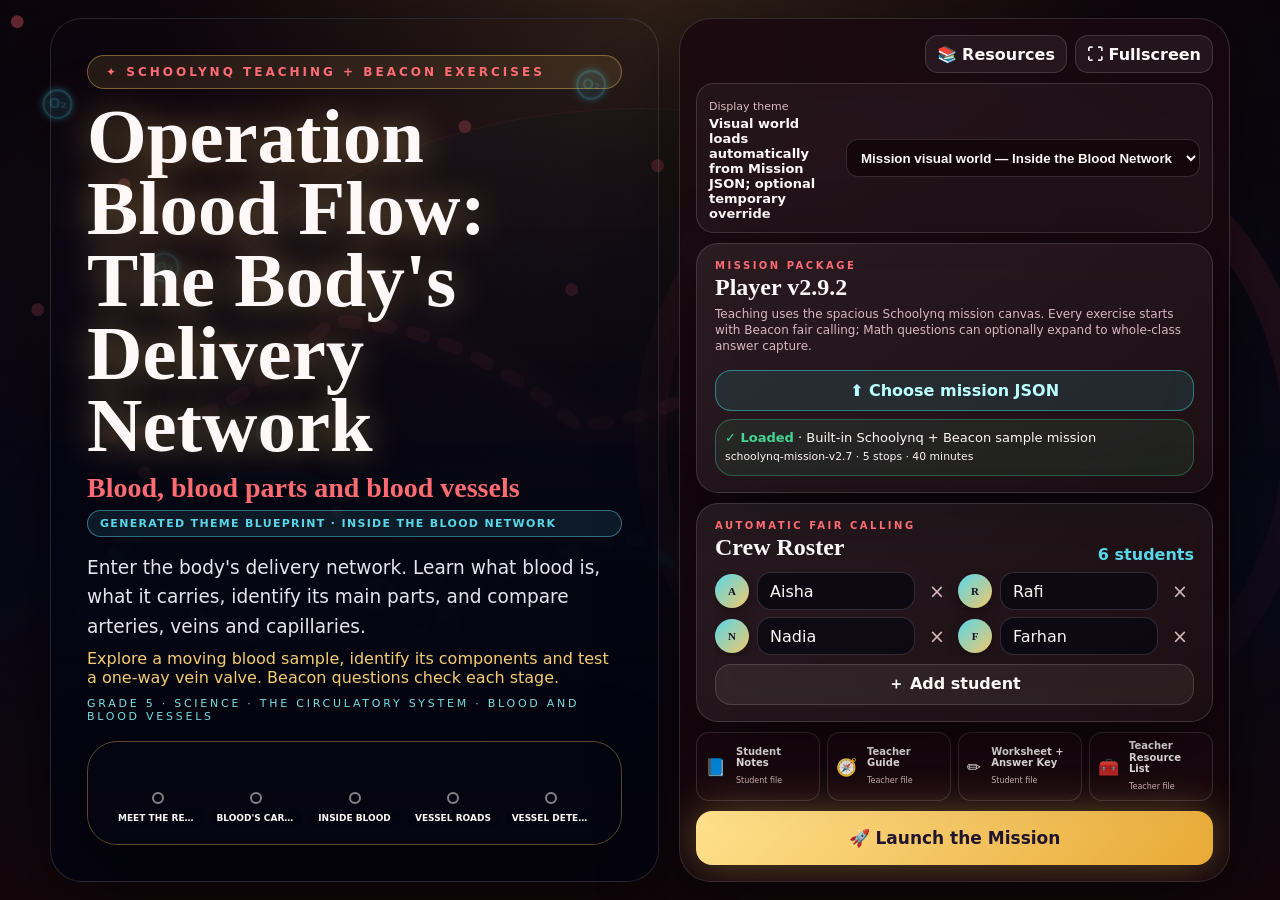
